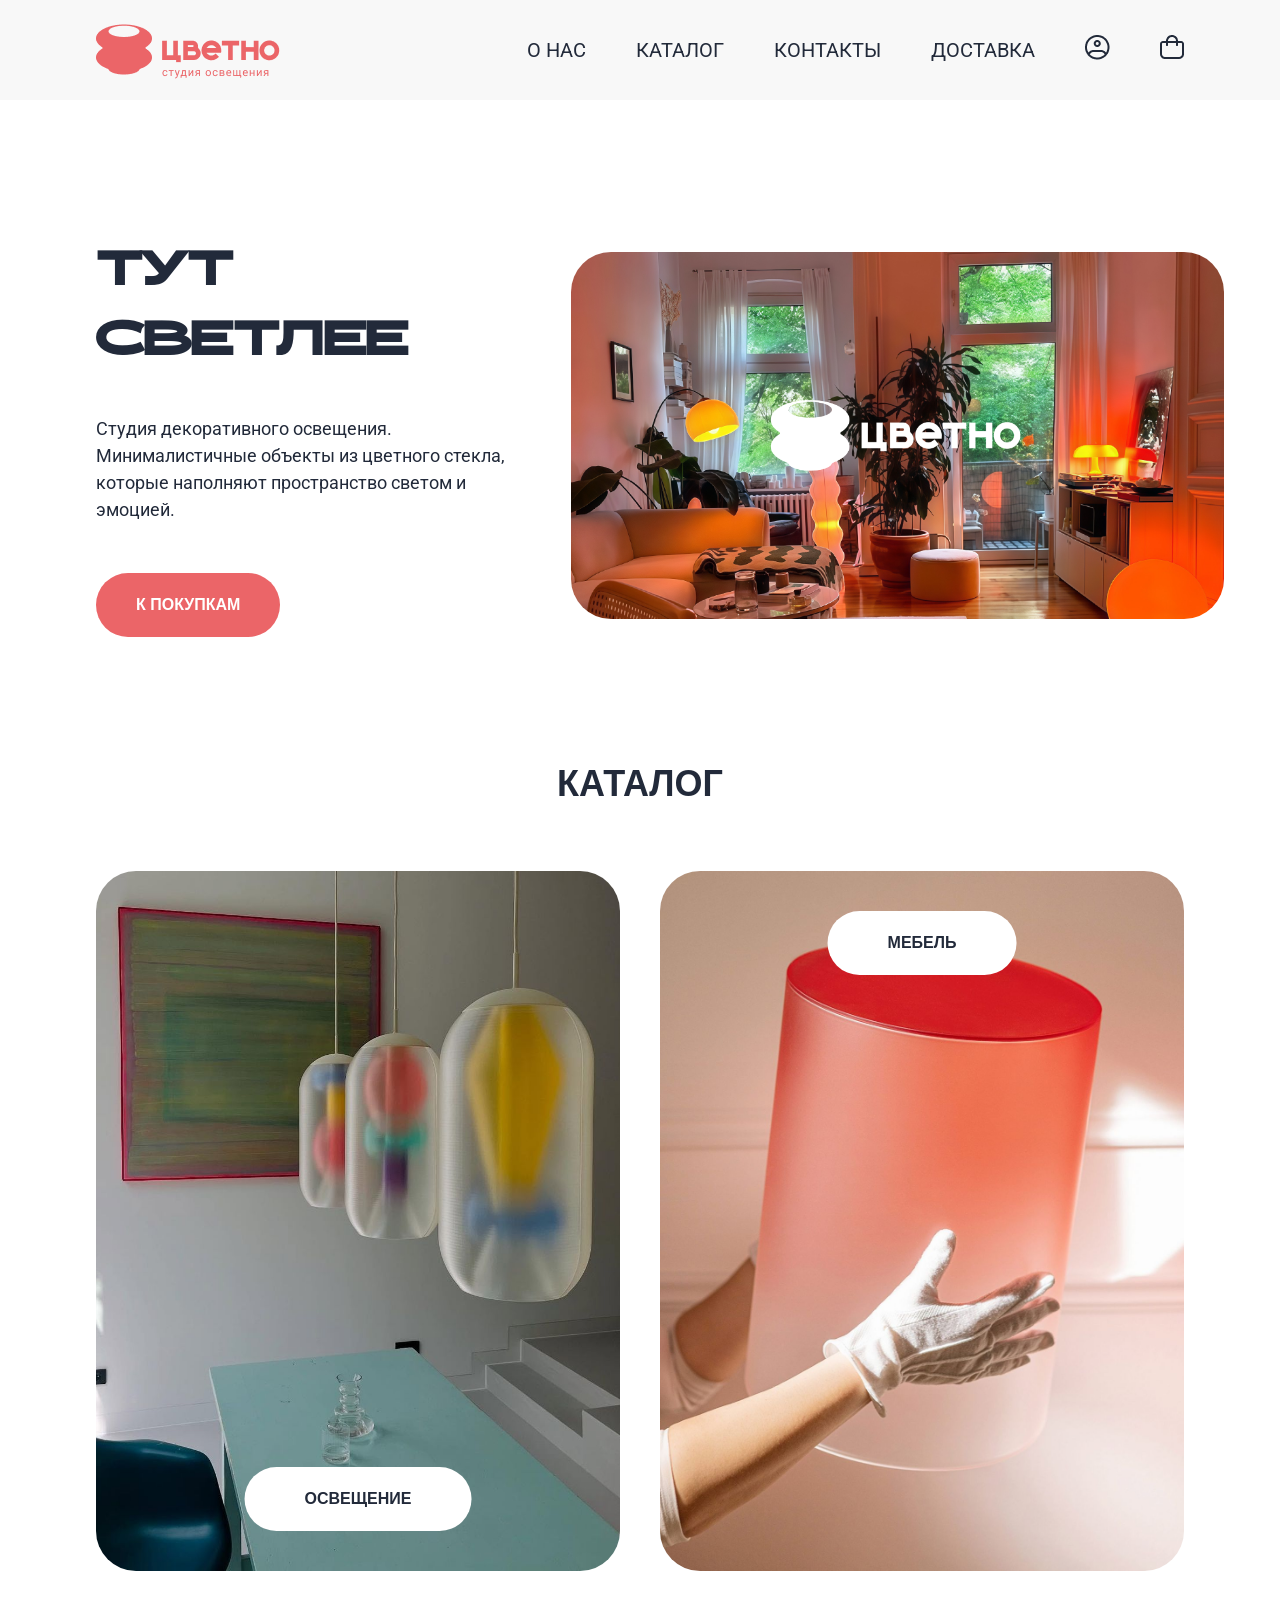
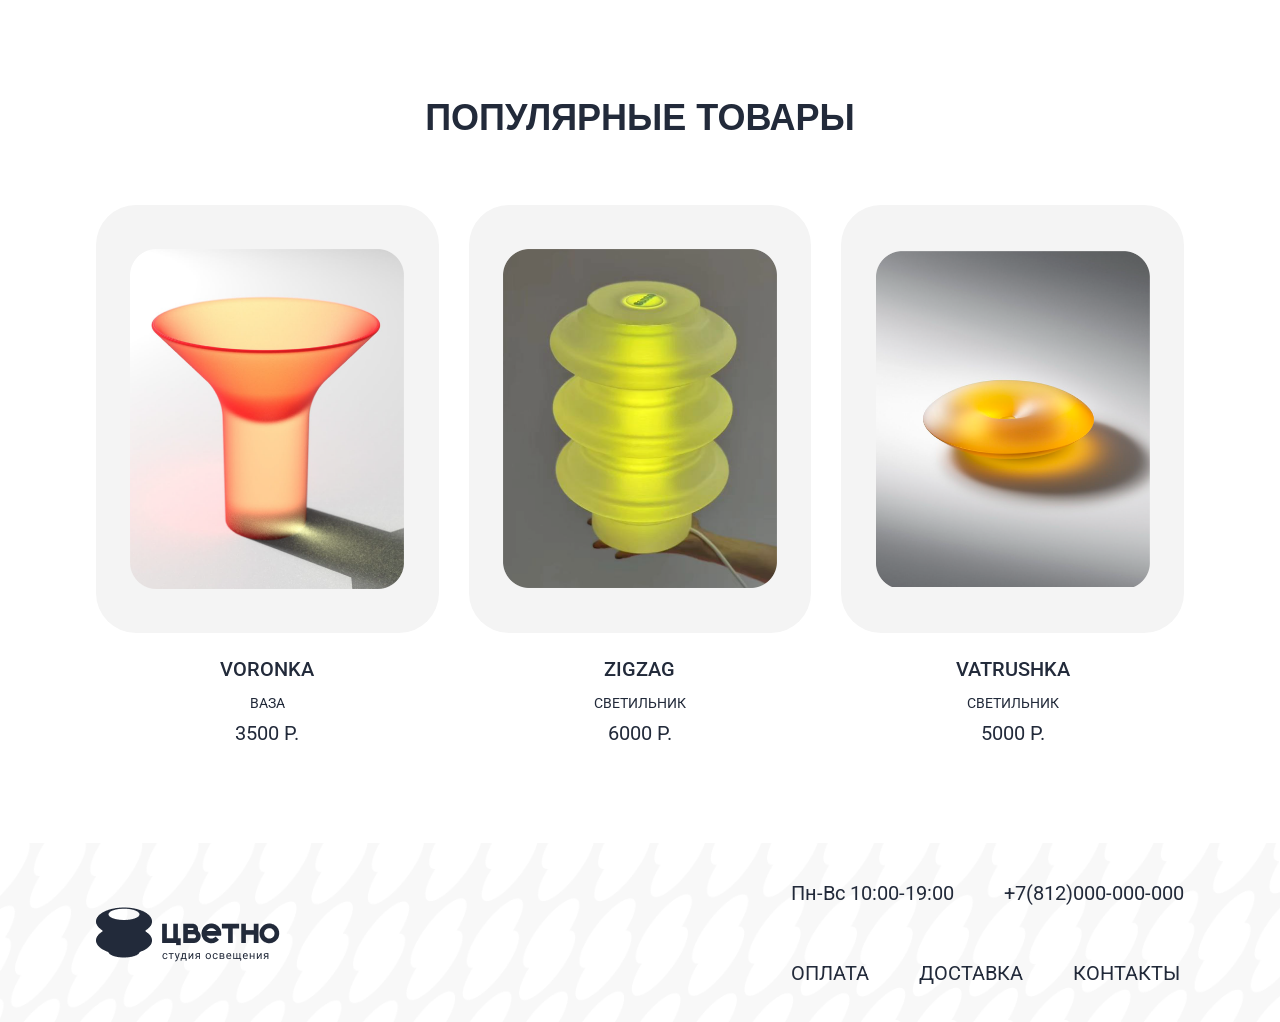
==== index.html @ 67d38095 "Add files via upload" ====
<!doctype html>
<html lang="ru">
  <head>
    <meta charset="UTF-8" />
    <meta name="viewport" content="width=device-width, initial-scale=1.0" />
    <title>Цветно — студия декоративного освещения</title>
    <link rel="preconnect" href="https://fonts.googleapis.com" />
    <link rel="preconnect" href="https://fonts.gstatic.com" crossorigin />
    <link
      href="https://fonts.googleapis.com/css2?family=Roboto:wght@400;500&family=Syncopate:wght@400;700&display=swap"
      rel="stylesheet"
    />
    <link rel="stylesheet" href="style.css" />
  </head>
  <body>
    <header>
      <div class="container">
        <a href="./index.html"
          ><img src="img/лого.png" class="logo" alt="логотип"
        /></a>
        <nav class="navigation">
          <ol>
            <li><a href="#">О НАС</a></li>
            <li><a href="./catalog.html">КАТАЛОГ</a></li>
            <li><a href="#">КОНТАКТЫ</a></li>
            <li><a href="#">ДОСТАВКА</a></li>
            <li>
              <a href="#">
                <img src="img/лк.png" alt="лк" />
              </a>
            </li>
            <li>
              <a href="./cart.html">
                <img src="img/корзина.png" alt="корзина" />
              </a>
            </li>
          </ol>
        </nav>
      </div>
    </header>

    <main>
      <section class="hero">
        <div class="container hero-flex">
          <div class="hero-left">
            <h1>ТУТ<br />СВЕТЛЕЕ</h1>
            <p>
              Студия декоративного освещения. Минималистичные объекты из
              цветного стекла, которые наполняют пространство светом и эмоцией.
            </p>
            <a href="./catalog.html" class="btn">К ПОКУПКАМ</a>
          </div>
          <div class="hero-right">
            <div class="hero-image-wrapper">
              <img
                src="img/fon chroma.png"
                alt="Интерьер с декоративным освещением"
              />
              <img
                src="img/logoWhiteDescriptor.png"
                alt="Цветно"
                class="hero-overlay-logo"
              />
            </div>
          </div>
        </div>
      </section>

      <section class="catalog">
        <div class="container">
          <h2>КАТАЛОГ</h2>
          <div class="catalog-grid">
            <article class="catalog-card">
              <img src="img/lustri.png" alt="Освещение" />
              <a href="./catalog.html" class="btn btn-white btn-bottom">ОСВЕЩЕНИЕ</a>
            </article>
            <article class="catalog-card">
              <img src="img/cilidr.png" alt="Мебель" />
              <a href="./catalog.html" class="btn btn-white btn-top">МЕБЕЛЬ</a>
            </article>
          </div>
        </div>
      </section>

      <section class="products">
        <div class="container">
          <h2>ПОПУЛЯРНЫЕ ТОВАРЫ</h2>
          <div class="products-grid">
            <article class="product-card">
              <div class="product-image-wrapper">
                <img src="img/voronka.png" alt="VORONKA ваза" />
              </div>
              <div class="product-info">
                <strong>VORONKA</strong><br />
                <span>ВАЗА</span><br />
                3500 Р.
              </div>
            </article>
            <article class="product-card">
              <div class="product-image-wrapper">
                <img src="img/zigzag.png" alt="ZIGZAG светильник" />
              </div>
              <div class="product-info">
                <strong>ZIGZAG</strong><br />
                <span>СВЕТИЛЬНИК</span><br />
                6000 Р.
              </div>
            </article>
            <article class="product-card">
              <div class="product-image-wrapper">
                <img src="img/vatruchka.png" alt="VATRUSHKA светильник" />
              </div>
              <div class="product-info">
                <strong>VATRUSHKA</strong><br />
                <span>СВЕТИЛЬНИК</span><br />
                5000 Р.
              </div>
            </article>
          </div>
        </div>
      </section>
    </main>

    <footer>
      <div class="container">
        <img src="img/лого2.png" class="logo" alt="логотип" />
        <div class="contacts2">
          <div class="contacts">
            <p>Пн-Вс 10:00-19:00</p>
            <p>+7(812)000-000-000</p>
          </div>
          <nav class="navigation">
            <ol>
              <li><a href="#">ОПЛАТА</a></li>
              <li><a href="#">ДОСТАВКА</a></li>
              <li><a href="#">КОНТАКТЫ</a></li>
            </ol>
          </nav>
        </div>
      </div>
    </footer>
  </body>
</html>
---- style.css ----
@font-face {
  font-family: "Advaken";
  src: url("./fonts/AdvakenSans.otf");
  font-weight: normal;
  font-style: normal;
}
.hero-left h1 {
  font-family: "Advaken", sans-serif;
}
* {
  margin: 0;
  padding: 0;
  box-sizing: border-box;
  font-size: 20px;
}

:root {
  --accent: #eb6568;
  --text: #222a3a;
  --light-bg: #f8f8f8;
  --card-bg: #f4f4f4;
}

body {
  font-family: "Roboto", sans-serif;
  font-weight: 400;
  color: var(--text);
  background: #ffffff;
  line-height: 1.5;
  -webkit-font-smoothing: antialiased;
  -moz-osx-font-smoothing: grayscale;
}

img {
  display: block;
  max-width: 100%;
}

a {
  text-decoration: none;
  color: inherit;
}

ul {
  list-style: none;
}

.container {
  /* max-width: 1240px; */
  width: 85%;
  margin: 0 auto;
}

h1,
h2,
.btn,
.btn-white,
header .header-logo,
footer img[alt="Цветно"] {
  font-family: "Syncopate", sans-serif;
  font-weight: 700;
  text-transform: uppercase;
}

header {
  background: var(--light-bg);
  height: 100px;
}

.header-flex {
  display: flex;
  justify-content: space-between;
  align-items: center;
  height: 100%;
}

.nav-list {
  display: flex;
  gap: 40px;
}

.nav-list a {
  font-family: "Roboto", sans-serif;
  font-weight: 400;
  font-size: 14px;
  color: var(--text);
  text-transform: uppercase;
  transition: color 0.2s ease;
}

.nav-list a:hover {
  color: var(--accent);
}

.header-icons {
  display: flex;
  align-items: center;
  gap: 20px;
}

.header-icons a {
  display: flex;
  align-items: center;
  justify-content: center;
  transition: opacity 0.2s ease;
}

.header-icons a:hover {
  opacity: 0.6;
}

.btn {
  display: inline-block;
  background: var(--accent);
  color: #ffffff;
  font-family: "Syncopate", sans-serif;
  font-weight: 700;
  font-size: 16px;
  text-transform: uppercase;
  border-radius: 40px;
  padding: 20px 40px;
  border: none;
  cursor: pointer;
  transition:
    background 0.2s ease,
    transform 0.2s ease;
}

.btn:hover {
  background: #d94f52;
  transform: translateY(-2px);
}

.btn-white {
  background: #ffffff;
  color: var(--text);
  padding: 20px 60px;
}

.btn-white:hover {
  background: var(--accent);
  color: #ffffff;
}

.catalog-card .btn-bottom:hover {
  transform: translateX(-50%) translateY(2px);
}

.catalog-card .btn-top:hover {
  transform: translateX(-50%) translateY(-2px);
}

.hero {
  padding-top: 80px;
}

.hero-flex {
  display: flex;
  gap: 40px;
  align-items: center;
  justify-content: space-between;
}

.hero-left {
  flex: 0 0 40%;
}

.hero-left h1 {
  font-size: 64px;
  line-height: 1.1;
  color: var(--text);
}

.hero-left p {
  margin-top: 40px;
  font-size: 18px;
  line-height: 1.5;
  color: var(--text);
  font-weight: 400;
}

.hero-left .btn {
  margin-top: 50px;
}

.hero-right {
  flex: 0 0 60%;
}

.hero-image-wrapper {
  position: relative;
  width: 100%;
  border-radius: 40px;
  overflow: hidden;
}

.hero-image-wrapper > img:first-child {
  width: 100%;
  display: block;
}

.hero-overlay-logo {
  position: absolute;
  top: 50%;
  left: 50%;
  transform: translate(-50%, -50%);
  width: 300px;
}

.catalog {
  padding-top: 120px;
}

.catalog h2 {
  text-align: center;
  font-size: 36px;
  margin-bottom: 60px;
  color: var(--text);
}

.catalog-grid {
  display: grid;
  grid-template-columns: 1fr 1fr;
  gap: 40px;
}

.catalog-card {
  position: relative;
  border-radius: 40px;
  overflow: hidden;
}

.catalog-card > img {
  width: 100%;
  height: 700px;
  object-fit: cover;
  display: block;
}

.catalog-card .btn-bottom {
  position: absolute;
  bottom: 40px;
  left: 50%;
  transform: translateX(-50%);
  white-space: nowrap;
}

.catalog-card .btn-top {
  position: absolute;
  top: 40px;
  left: 50%;
  transform: translateX(-50%);
  white-space: nowrap;
}

.products {
  padding-top: 120px;
}

.products h2 {
  text-align: center;
  font-size: 36px;
  margin-bottom: 60px;
  color: var(--text);
}

.products-grid {
  display: grid;
  grid-template-columns: repeat(3, 1fr);
  gap: 30px;
}

.product-card {
  text-align: center;
}

.product-image-wrapper {
  background: var(--card-bg);
  border-radius: 40px;
  overflow: hidden;
  aspect-ratio: 4 / 5;
  display: flex;
  align-items: center;
  justify-content: center;
}

.product-image-wrapper img {
  width: 80%;
  object-fit: contain;
}

.product-info {
  margin-top: 20px;
  font-family: "Roboto", sans-serif;
  font-weight: 400;
  color: var(--text);
  line-height: 1.6;
}

.product-info strong {
  font-weight: 500;
}

.product-info span {
  font-size: 14px;
}

footer {
  margin-top: 120px;
  background-image: url("img/mapUnder.png");
  background-size: cover;
  background-position: center;
  padding: 80px 0;
}

.footer-flex {
  display: flex;
  justify-content: space-between;
  align-items: center;
}

.footer-grid {
  display: grid;
  grid-template-columns: 1fr 1fr;
  gap: 20px 60px;
  font-family: "Roboto", sans-serif;
  font-size: 16px;
  color: var(--text);
}

.footer-links {
  display: flex;
  gap: 30px;
}

@media (max-width: 900px) {
  .header-flex {
    flex-wrap: wrap;
    gap: 16px;
    justify-content: center;
  }

  .nav-list {
    gap: 20px;
  }

  .hero-flex {
    flex-direction: column;
    text-align: center;
  }

  .hero-left,
  .hero-right {
    flex: 1 1 auto;
  }

  .hero-left h1 {
    font-size: 44px;
  }

  .hero-overlay-logo {
    width: 200px;
  }

  .catalog-grid {
    grid-template-columns: 1fr;
  }

  .catalog-card > img {
    height: 500px;
  }

  .products-grid {
    grid-template-columns: repeat(2, 1fr);
  }

  .footer-flex {
    flex-direction: column;
    gap: 30px;
    text-align: center;
  }

  .footer-grid {
    gap: 15px 40px;
  }
}

@media (max-width: 600px) {
  header {
    height: auto;
    padding: 20px 0;
  }

  .nav-list {
    flex-wrap: wrap;
    justify-content: center;
    gap: 16px;
  }

  .nav-list a {
    font-size: 12px;
  }

  .hero {
    padding-top: 40px;
  }

  .hero-left h1 {
    font-size: 32px;
  }

  .hero-left p {
    font-size: 16px;
    margin-top: 20px;
  }

  .hero-left .btn {
    margin-top: 30px;
  }

  .hero-overlay-logo {
    width: 140px;
  }

  .catalog {
    padding-top: 60px;
  }

  .catalog h2,
  .products h2 {
    font-size: 26px;
    margin-bottom: 30px;
  }

  .catalog-card > img {
    height: 350px;
  }

  .catalog-grid {
    gap: 20px;
  }

  .products {
    padding-top: 60px;
  }

  .products-grid {
    grid-template-columns: 1fr 1fr;
    gap: 20px;
  }

  .btn {
    font-size: 14px;
    padding: 16px 30px;
  }

  .btn-white {
    padding: 16px 40px;
  }

  .footer-grid {
    grid-template-columns: 1fr;
    gap: 10px;
  }

  .footer-links {
    justify-content: center;
  }
}

/*================================*/
header {
  background-color: #f8f8f8;
  padding: 20px 0;
  margin: 0 0 54px 0;
}

header .container {
  display: flex;
  justify-content: space-between;
  flex-wrap: wrap;
  align-items: center;
}

.navigation ol {
  list-style-type: none;
  display: flex;
  gap: 50px;
  flex-wrap: wrap;
}

@media (max-width: 1024px) {
  .container .logo {
    width: 20vw;
  }
  header .container {
    gap: 15px;
  }

  .navigation ol {
    gap: 35px;
    justify-content: center;
    margin-top: 1vw;
  }

  .navigation ol li a {
    font-size: 18px;
  }
}

@media (max-width: 870px) {
  header .container {
    gap: 12px;
    justify-content: center;
  }
}

@media (max-width: 768px) {
  header {
    padding: 15px 0;
    margin-bottom: 35px;
  }

  .navigation ol {
    gap: 25px;
  }

  .navigation ol li a {
    font-size: 16px;
  }

  .navigation ol li:last-child,
  .navigation ol li:nth-last-child(2) {
    margin-left: 5px;
  }
}

@media (max-width: 576px) {
  header {
    padding: 12px 0;
    margin-bottom: 25px;
  }

  .navigation ol {
    gap: 20px;
    justify-content: center;
  }

  .navigation ol li a {
    font-size: 2.9vw;
  }
  .navigation ol li a img {
    width: 4.2vw;
    height: 4.2vw;
  }
  .container .logo {
    width: 30vw;
  }
}
footer {
  padding: 20px 0;
  background-image: url("./img/footer-img.png");
  height: 179px;
  display: flex;
  margin-top: 94px;
}

footer .container {
  display: flex;
  justify-content: space-between;
  flex-wrap: wrap;
  align-items: center;
}

.contacts {
  display: flex;
  gap: 50px;
}

.contacts2 {
  display: flex;
  flex-direction: column;
  gap: 50px;
}

@media (max-width: 1024px) {
  footer {
    height: auto;
    min-height: 179px;
    margin-top: 60px;
  }

  footer .container {
    gap: 30px;
    text-align: center;
  }

  .contacts2 {
    align-items: center;
    gap: 25px;
  }

  .contacts {
    gap: 40px;
  }
}

@media (max-width: 768px) {
  footer {
    margin-top: 50px;
    padding: 25px 0;
  }

  footer .container {
    justify-content: center;
    flex-direction: column;
  }

  .contacts2 {
    gap: 20px;
  }

  .contacts {
    gap: 30px;
    flex-wrap: wrap;
    justify-content: center;
  }

  .contacts p {
    font-size: 16px;
  }

  .navigation ol {
    gap: 30px;
    justify-content: center;
  }
}

@media (max-width: 576px) {
  footer {
    margin-top: 40px;
    padding: 20px 0;
  }

  footer .container {
    gap: 20px;
  }

  .contacts2 {
    gap: 18px;
  }

  .contacts {
    gap: 20px;
    flex-direction: column;
    align-items: center;
  }

  .contacts p {
    font-size: 13px;
  }

  .navigation ol {
    gap: 4.3vw;
  }
}

@media (max-width: 480px) {
  footer {
    margin-top: 30px;
    padding: 18px 0;
  }

  .contacts {
    gap: 15px;
    flex-direction: column;
    align-items: center;
  }
}
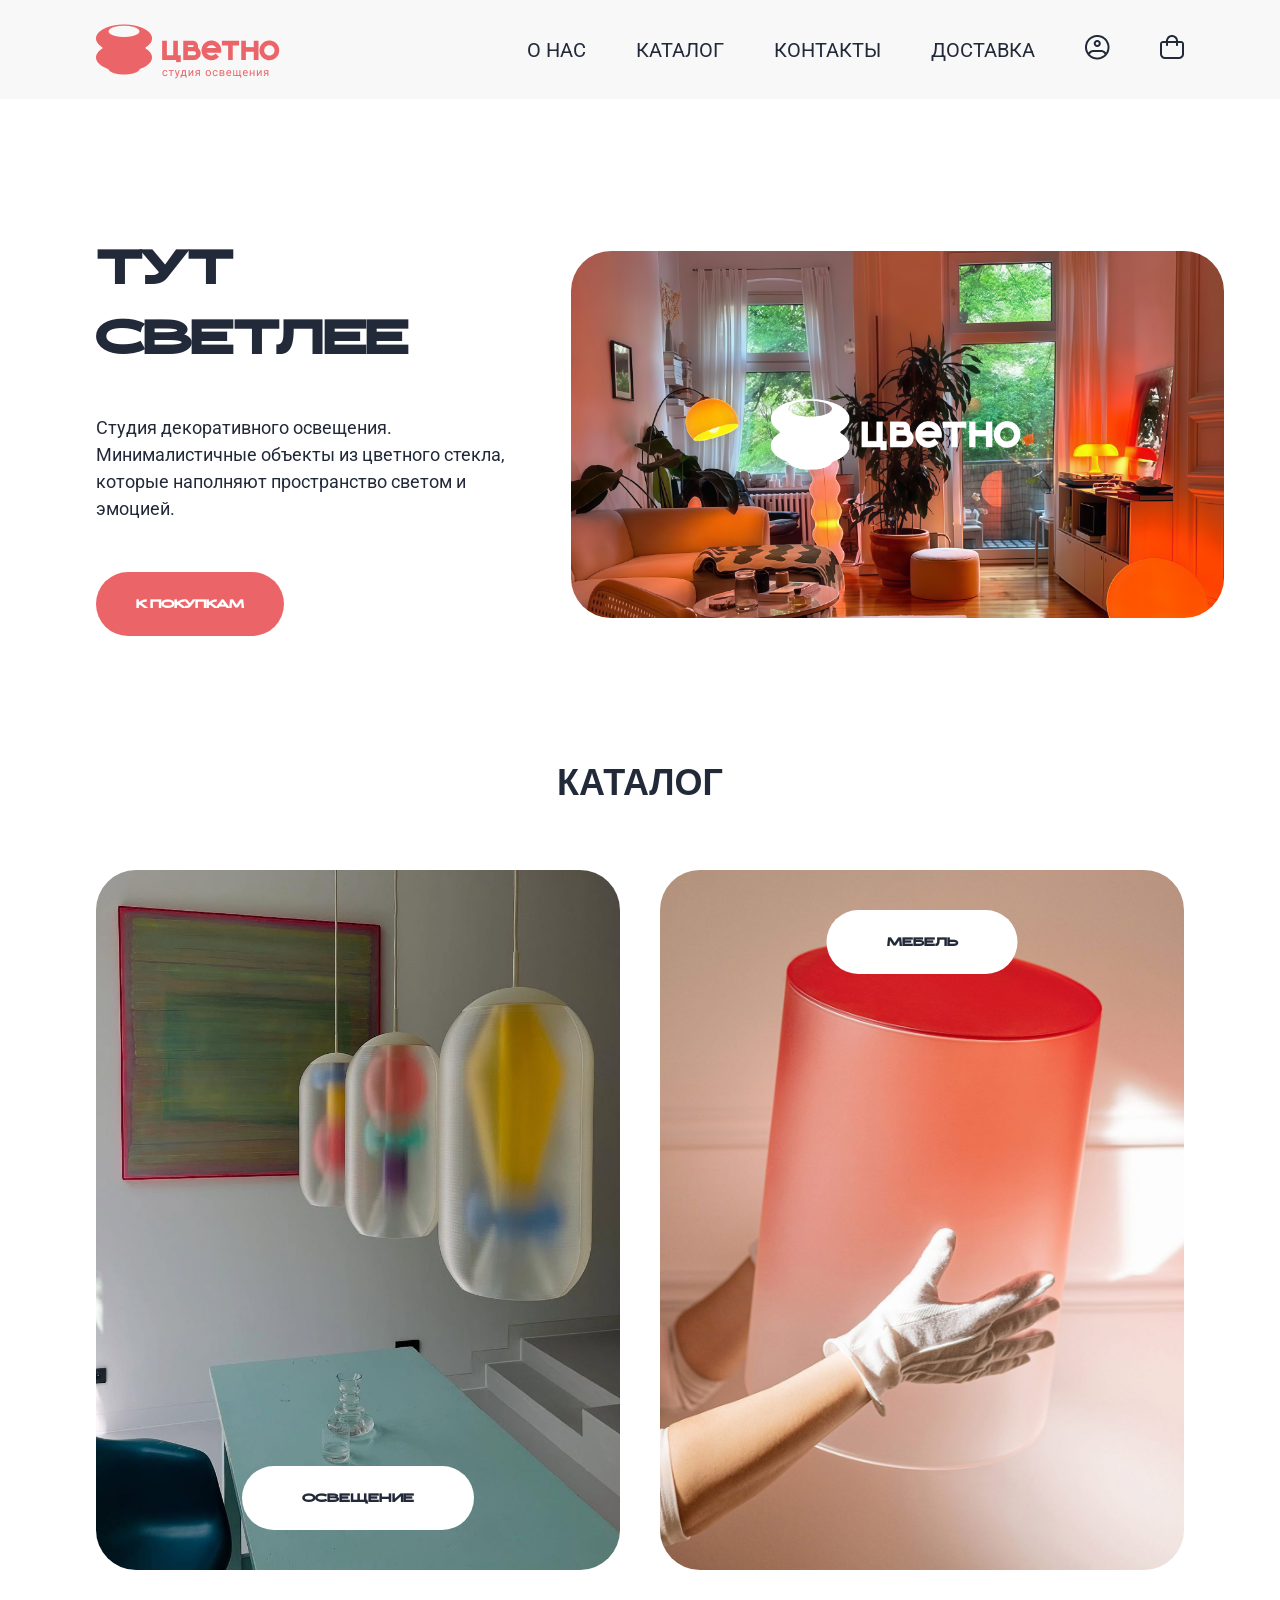
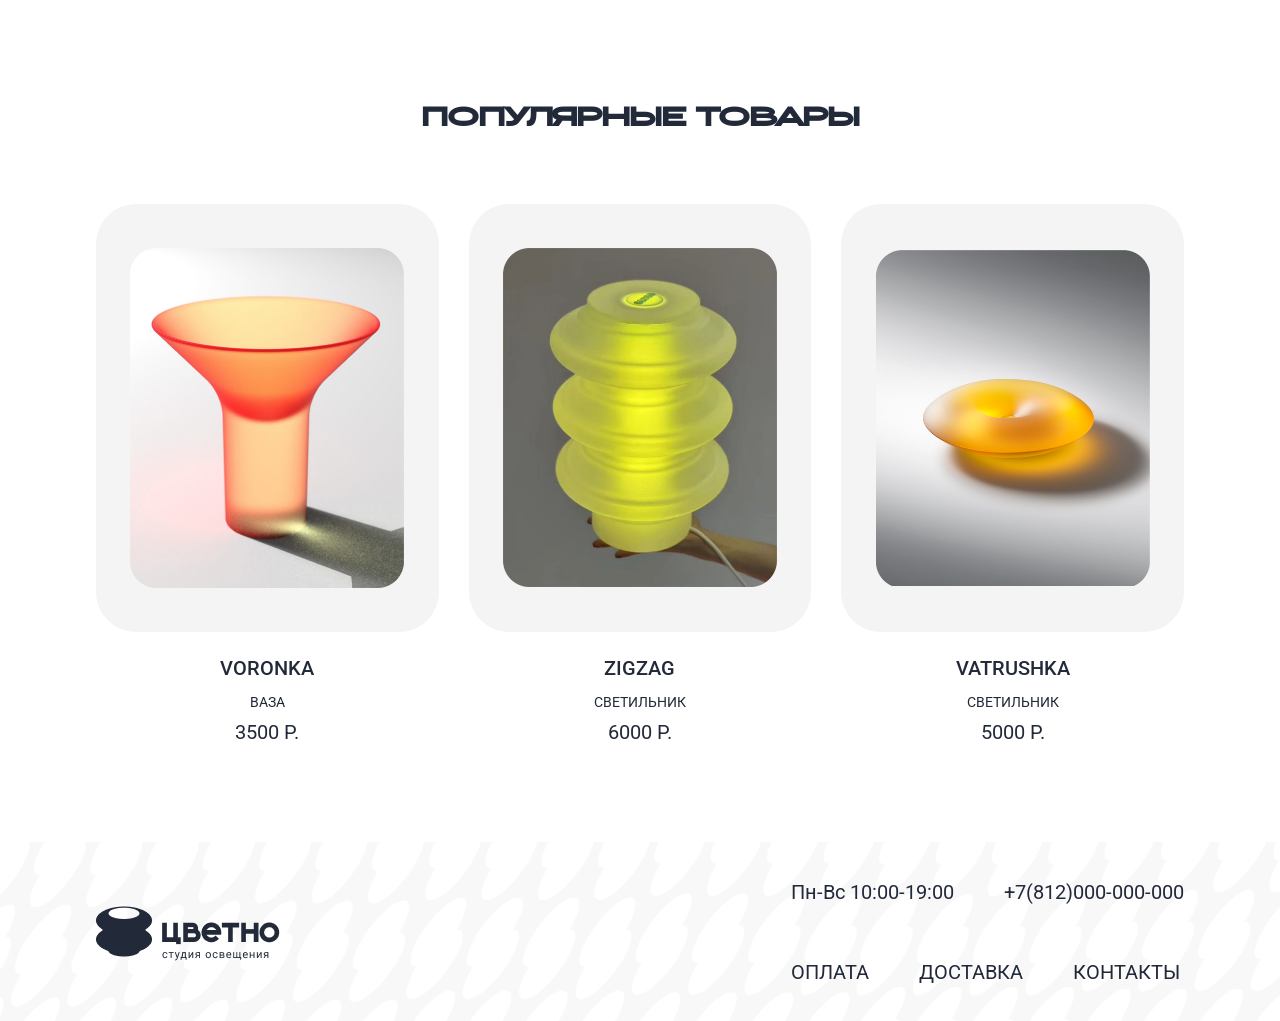
==== commit fe737cef: "Add files via upload" ====
--- a/index.html
+++ b/index.html
@@ -24,16 +24,16 @@
             <li><a href="./catalog.html">КАТАЛОГ</a></li>
             <li><a href="#">КОНТАКТЫ</a></li>
             <li><a href="#">ДОСТАВКА</a></li>
-            <li>
+            <!-- <li> -->
               <a href="#">
                 <img src="img/лк.png" alt="лк" />
               </a>
-            </li>
-            <li>
+            <!-- </li> -->
+            <!-- <li> -->
               <a href="./cart.html">
                 <img src="img/корзина.png" alt="корзина" />
               </a>
-            </li>
+            <!-- </li> -->
           </ol>
         </nav>
       </div>
@@ -72,7 +72,9 @@
           <div class="catalog-grid">
             <article class="catalog-card">
               <img src="img/lustri.png" alt="Освещение" />
-              <a href="./catalog.html" class="btn btn-white btn-bottom">ОСВЕЩЕНИЕ</a>
+              <a href="./catalog.html" class="btn btn-white btn-bottom"
+                >ОСВЕЩЕНИЕ</a
+              >
             </article>
             <article class="catalog-card">
               <img src="img/cilidr.png" alt="Мебель" />
@@ -90,31 +92,37 @@
               <div class="product-image-wrapper">
                 <img src="img/voronka.png" alt="VORONKA ваза" />
               </div>
-              <div class="product-info">
-                <strong>VORONKA</strong><br />
-                <span>ВАЗА</span><br />
-                3500 Р.
-              </div>
+              <a class="href-block" href="./detailPage.html">
+                <div class="product-info">
+                  <strong>VORONKA</strong><br />
+                  <span>ВАЗА</span><br />
+                  3500 Р.
+                </div>
+              </a>
             </article>
             <article class="product-card">
               <div class="product-image-wrapper">
                 <img src="img/zigzag.png" alt="ZIGZAG светильник" />
               </div>
-              <div class="product-info">
-                <strong>ZIGZAG</strong><br />
-                <span>СВЕТИЛЬНИК</span><br />
-                6000 Р.
-              </div>
+              <a class="href-block" href="./detailPage.html">
+                <div class="product-info">
+                  <strong>ZIGZAG</strong><br />
+                  <span>СВЕТИЛЬНИК</span><br />
+                  6000 Р.
+                </div>
+              </a>
             </article>
             <article class="product-card">
               <div class="product-image-wrapper">
                 <img src="img/vatruchka.png" alt="VATRUSHKA светильник" />
               </div>
-              <div class="product-info">
-                <strong>VATRUSHKA</strong><br />
-                <span>СВЕТИЛЬНИК</span><br />
-                5000 Р.
-              </div>
+              <a class="href-block" href="./detailPage.html">
+                <div class="product-info">
+                  <strong>VATRUSHKA</strong><br />
+                  <span>СВЕТИЛЬНИК</span><br />
+                  5000 Р.
+                </div>
+              </a>
             </article>
           </div>
         </div>
--- a/style.css
+++ b/style.css
@@ -64,7 +64,7 @@
 
 header {
   background: var(--light-bg);
-  height: 100px;
+  /* height: 100px; */
 }
 
 .header-flex {
@@ -181,6 +181,7 @@
 
 .hero-left .btn {
   margin-top: 50px;
+  font-family: "Advaken", sans-serif;
 }
 
 .hero-right {
@@ -243,6 +244,7 @@
   left: 50%;
   transform: translateX(-50%);
   white-space: nowrap;
+  font-family: "Advaken", sans-serif;
 }
 
 .catalog-card .btn-top {
@@ -251,6 +253,7 @@
   left: 50%;
   transform: translateX(-50%);
   white-space: nowrap;
+  font-family: "Advaken", sans-serif;
 }
 
 .products {
@@ -262,6 +265,7 @@
   font-size: 36px;
   margin-bottom: 60px;
   color: var(--text);
+  font-family: "Advaken", sans-serif;
 }
 
 .products-grid {
@@ -332,7 +336,12 @@
   display: flex;
   gap: 30px;
 }
-
+.href-block {
+  transition: color 0.2s ease;
+}
+.href-block:hover .product-info {
+  color: #d94f52;
+}
 @media (max-width: 900px) {
   .header-flex {
     flex-wrap: wrap;
@@ -677,3 +686,9 @@
     align-items: center;
   }
 }
+
+@media (max-width: 480px) {
+  ol a img {
+    height: 5.8vw;
+  }
+}
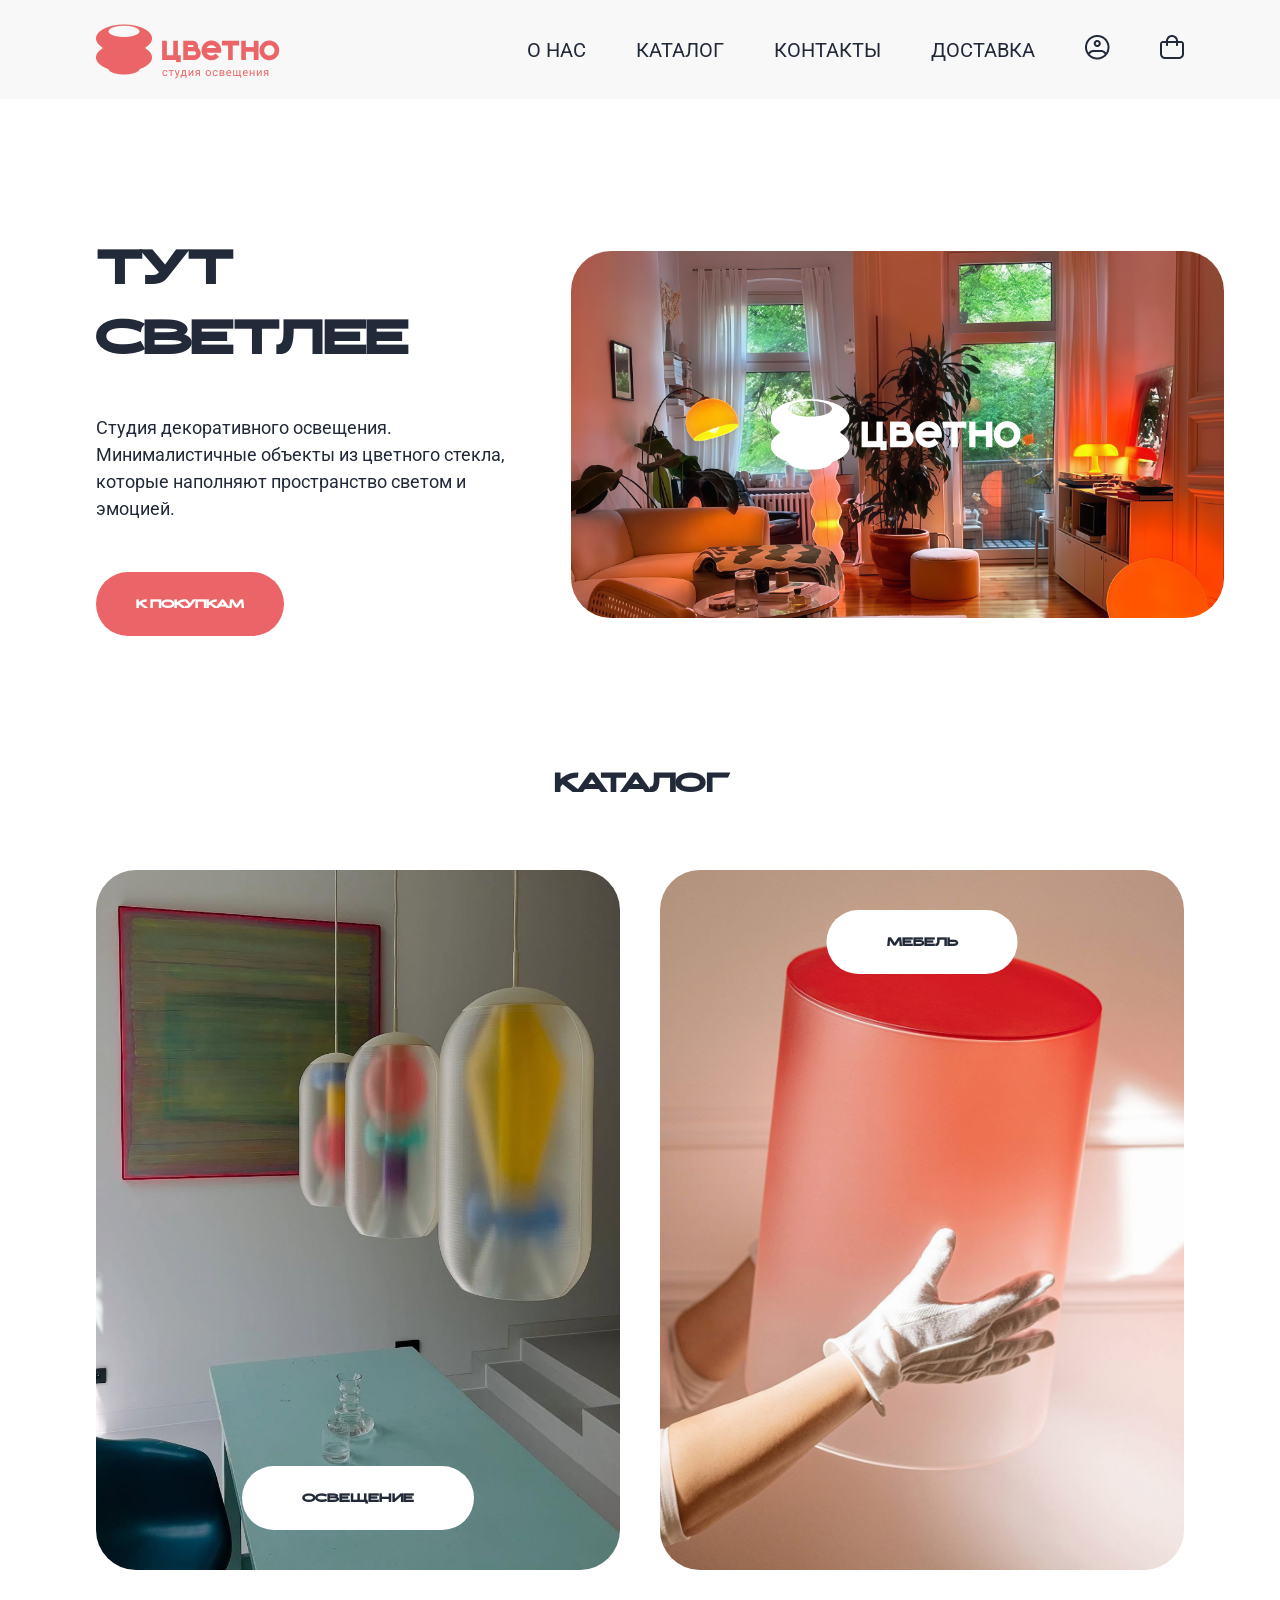
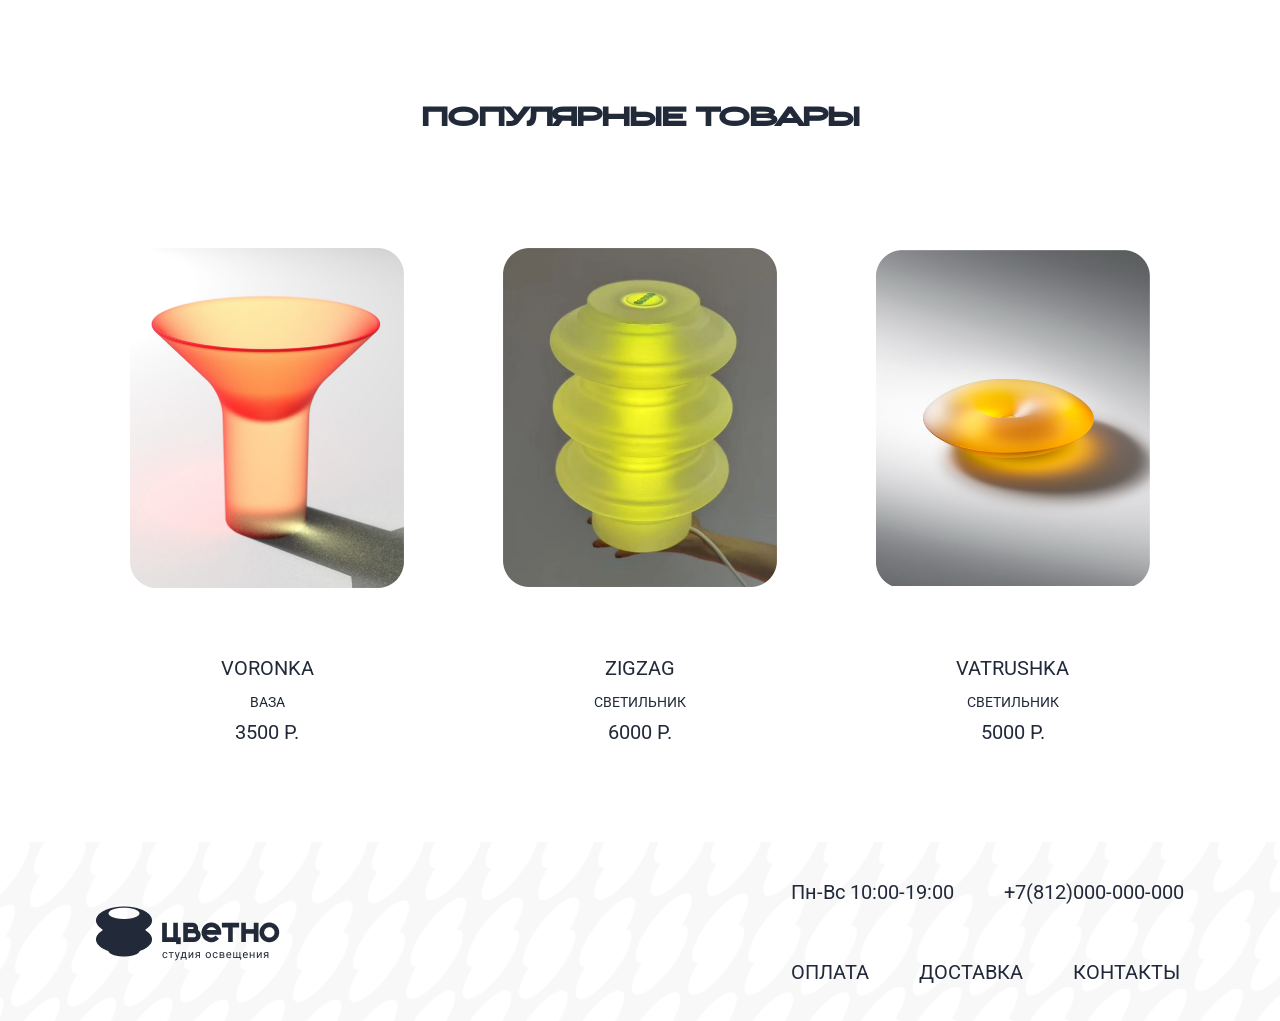
==== commit fb119e7c: "Мелкие правки" ====
--- a/index.html
+++ b/index.html
@@ -94,7 +94,7 @@
               </div>
               <a class="href-block" href="./detailPage.html">
                 <div class="product-info">
-                  <strong>VORONKA</strong><br />
+                  VORONKA<br />
                   <span>ВАЗА</span><br />
                   3500 Р.
                 </div>
@@ -106,7 +106,7 @@
               </div>
               <a class="href-block" href="./detailPage.html">
                 <div class="product-info">
-                  <strong>ZIGZAG</strong><br />
+                  ZIGZAG<br />
                   <span>СВЕТИЛЬНИК</span><br />
                   6000 Р.
                 </div>
@@ -118,7 +118,7 @@
               </div>
               <a class="href-block" href="./detailPage.html">
                 <div class="product-info">
-                  <strong>VATRUSHKA</strong><br />
+                  VATRUSHKA<br />
                   <span>СВЕТИЛЬНИК</span><br />
                   5000 Р.
                 </div>
--- a/style.css
+++ b/style.css
@@ -217,6 +217,7 @@
   font-size: 36px;
   margin-bottom: 60px;
   color: var(--text);
+  font-family: "Advaken", sans-serif;
 }
 
 .catalog-grid {
@@ -279,7 +280,7 @@
 }
 
 .product-image-wrapper {
-  background: var(--card-bg);
+  /* background: var(--card-bg); */
   border-radius: 40px;
   overflow: hidden;
   aspect-ratio: 4 / 5;
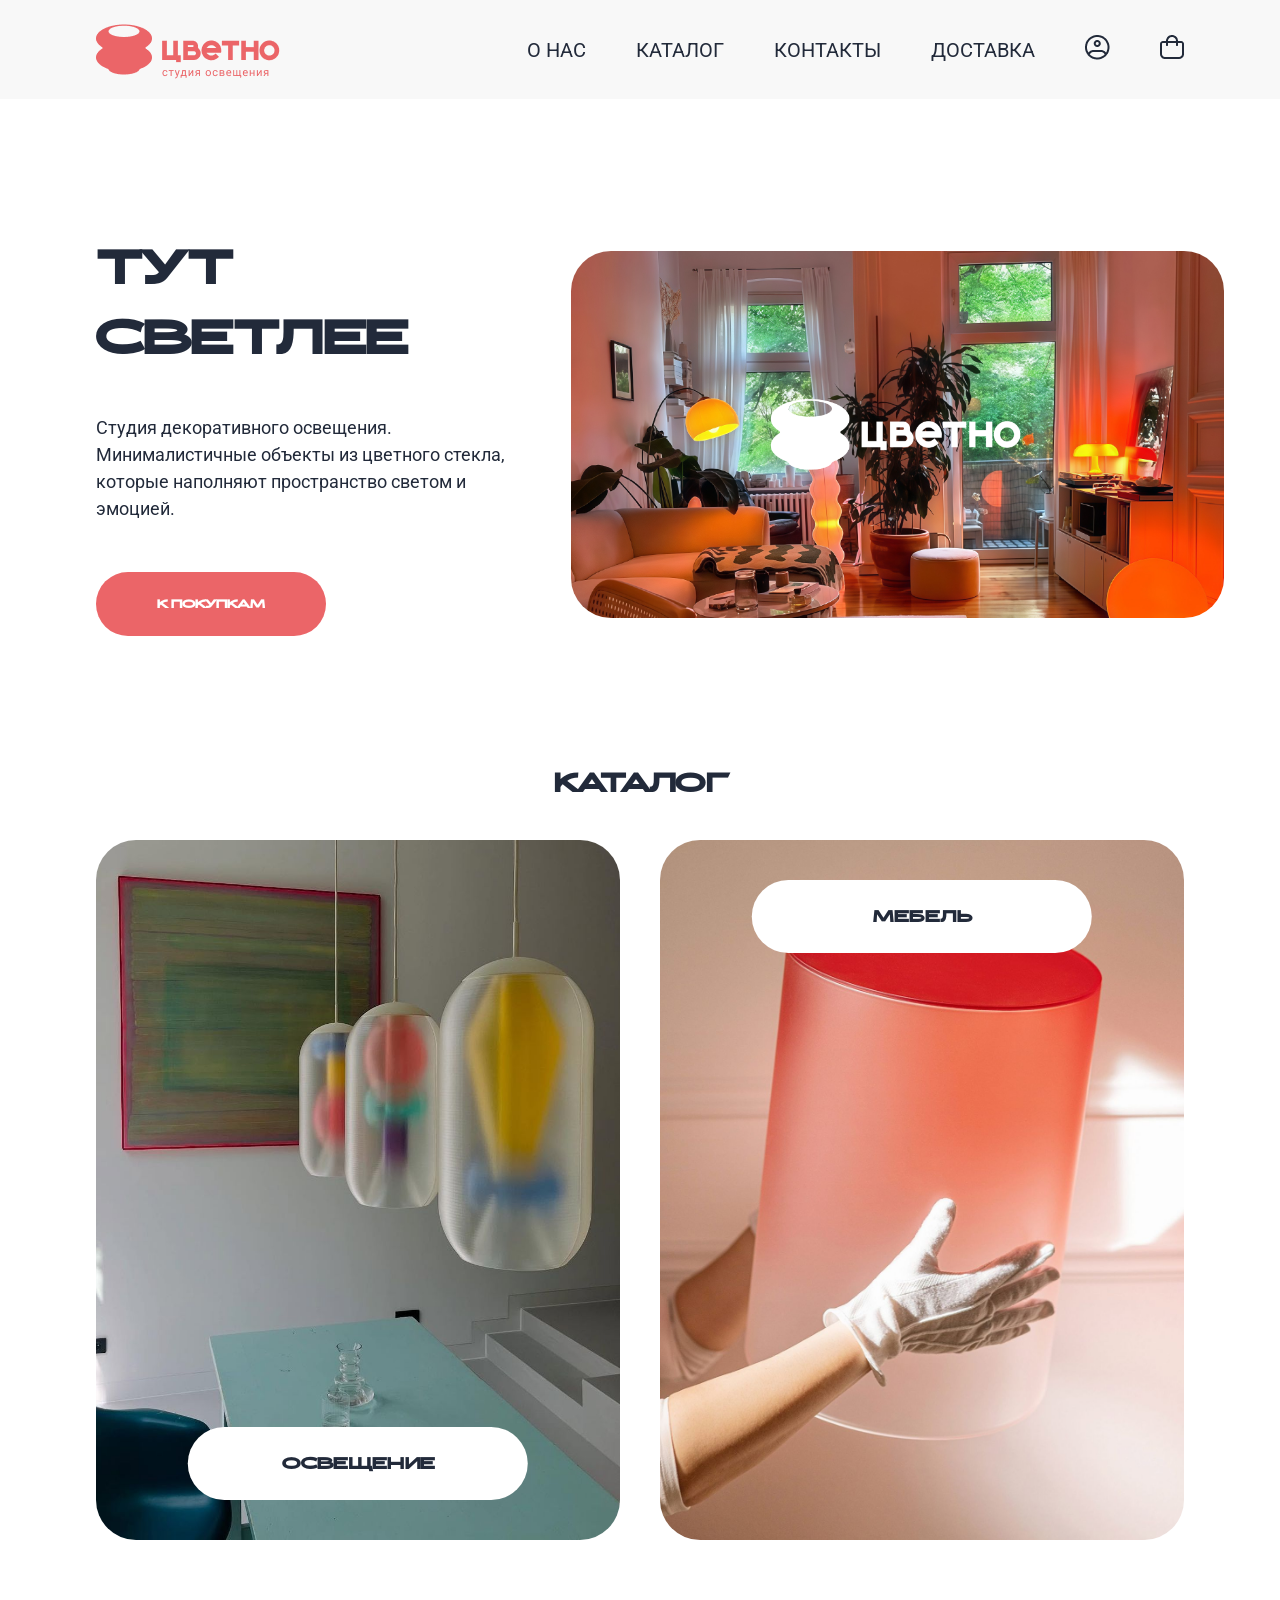
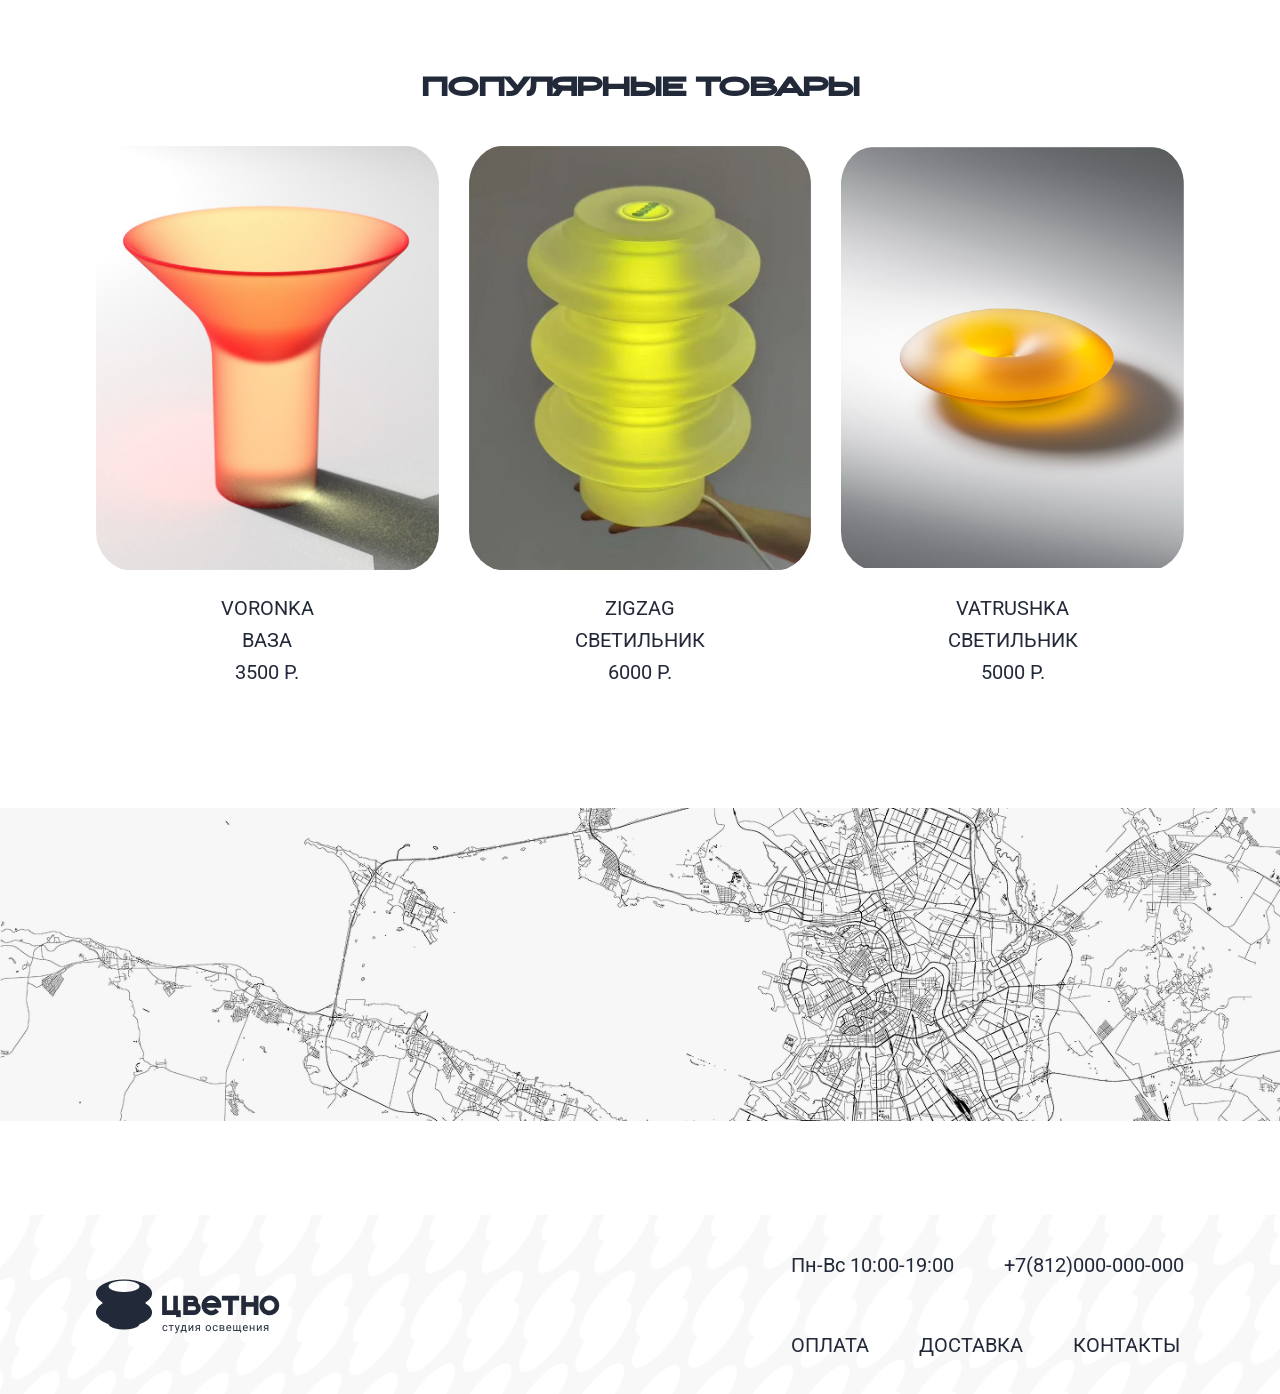
==== commit bc5a6faf: "Доработала карту и кнопки по макету" ====
--- a/index.html
+++ b/index.html
@@ -25,14 +25,14 @@
             <li><a href="#">КОНТАКТЫ</a></li>
             <li><a href="#">ДОСТАВКА</a></li>
             <!-- <li> -->
-              <a href="#">
-                <img src="img/лк.png" alt="лк" />
-              </a>
+            <a href="#">
+              <img src="img/лк.png" alt="лк" />
+            </a>
             <!-- </li> -->
             <!-- <li> -->
-              <a href="./cart.html">
-                <img src="img/корзина.png" alt="корзина" />
-              </a>
+            <a href="./cart.html">
+              <img src="img/корзина.png" alt="корзина" />
+            </a>
             <!-- </li> -->
           </ol>
         </nav>
@@ -112,7 +112,7 @@
                 </div>
               </a>
             </article>
-            <article class="product-card">
+            <article class="product-card desktop">
               <div class="product-image-wrapper">
                 <img src="img/vatruchka.png" alt="VATRUSHKA светильник" />
               </div>
@@ -125,6 +125,11 @@
               </a>
             </article>
           </div>
+        </div>
+      </section>
+      <section class="map-section">
+        <div class="map-wrapper">
+          <img src="img/карта.png" alt="Карта проезда" class="map-image" />
         </div>
       </section>
     </main>
--- a/style.css
+++ b/style.css
@@ -135,6 +135,12 @@
   background: #ffffff;
   color: var(--text);
   padding: 20px 60px;
+  width: 26.6vw;
+  display: flex;
+  align-items: center;
+  justify-content: center;
+  letter-spacing: 7%;
+  font-size: 22px;
 }
 
 .btn-white:hover {
@@ -182,6 +188,11 @@
 .hero-left .btn {
   margin-top: 50px;
   font-family: "Advaken", sans-serif;
+  width: 18vw;
+  letter-spacing: 7%;
+  display: flex;
+  align-items: center;
+  justify-content: center;
 }
 
 .hero-right {
@@ -215,9 +226,10 @@
 .catalog h2 {
   text-align: center;
   font-size: 36px;
-  margin-bottom: 60px;
+  margin-bottom: 30px;
   color: var(--text);
   font-family: "Advaken", sans-serif;
+  letter-spacing: 7%;
 }
 
 .catalog-grid {
@@ -264,9 +276,10 @@
 .products h2 {
   text-align: center;
   font-size: 36px;
-  margin-bottom: 60px;
+  margin-bottom: 30px;
   color: var(--text);
   font-family: "Advaken", sans-serif;
+  letter-spacing: 7%;
 }
 
 .products-grid {
@@ -290,7 +303,7 @@
 }
 
 .product-image-wrapper img {
-  width: 80%;
+  /* width: 80%; */
   object-fit: contain;
 }
 
@@ -307,7 +320,7 @@
 }
 
 .product-info span {
-  font-size: 14px;
+  /* font-size: 14px; */
 }
 
 footer {
@@ -344,6 +357,9 @@
   color: #d94f52;
 }
 @media (max-width: 900px) {
+  .product-card.desktop {
+    display: none;
+  }
   .header-flex {
     flex-wrap: wrap;
     gap: 16px;
@@ -692,4 +708,35 @@
   ol a img {
     height: 5.8vw;
   }
+}
+/* Секция с картой */
+.map-section {
+  margin-top: 120px;
+  width: 100%;
+  overflow: hidden;
+}
+
+.map-wrapper {
+  width: 100%;
+  position: relative;
+}
+
+.map-image {
+  width: 100%;
+  height: auto;
+  display: block;
+  object-fit: cover;
+}
+
+/* Адаптив для карты */
+@media (max-width: 768px) {
+  .map-image {
+    height: 40vw;
+  }
+}
+
+@media (max-width: 600px) {
+  .map-image {
+    height: 65vw;
+  }
 }
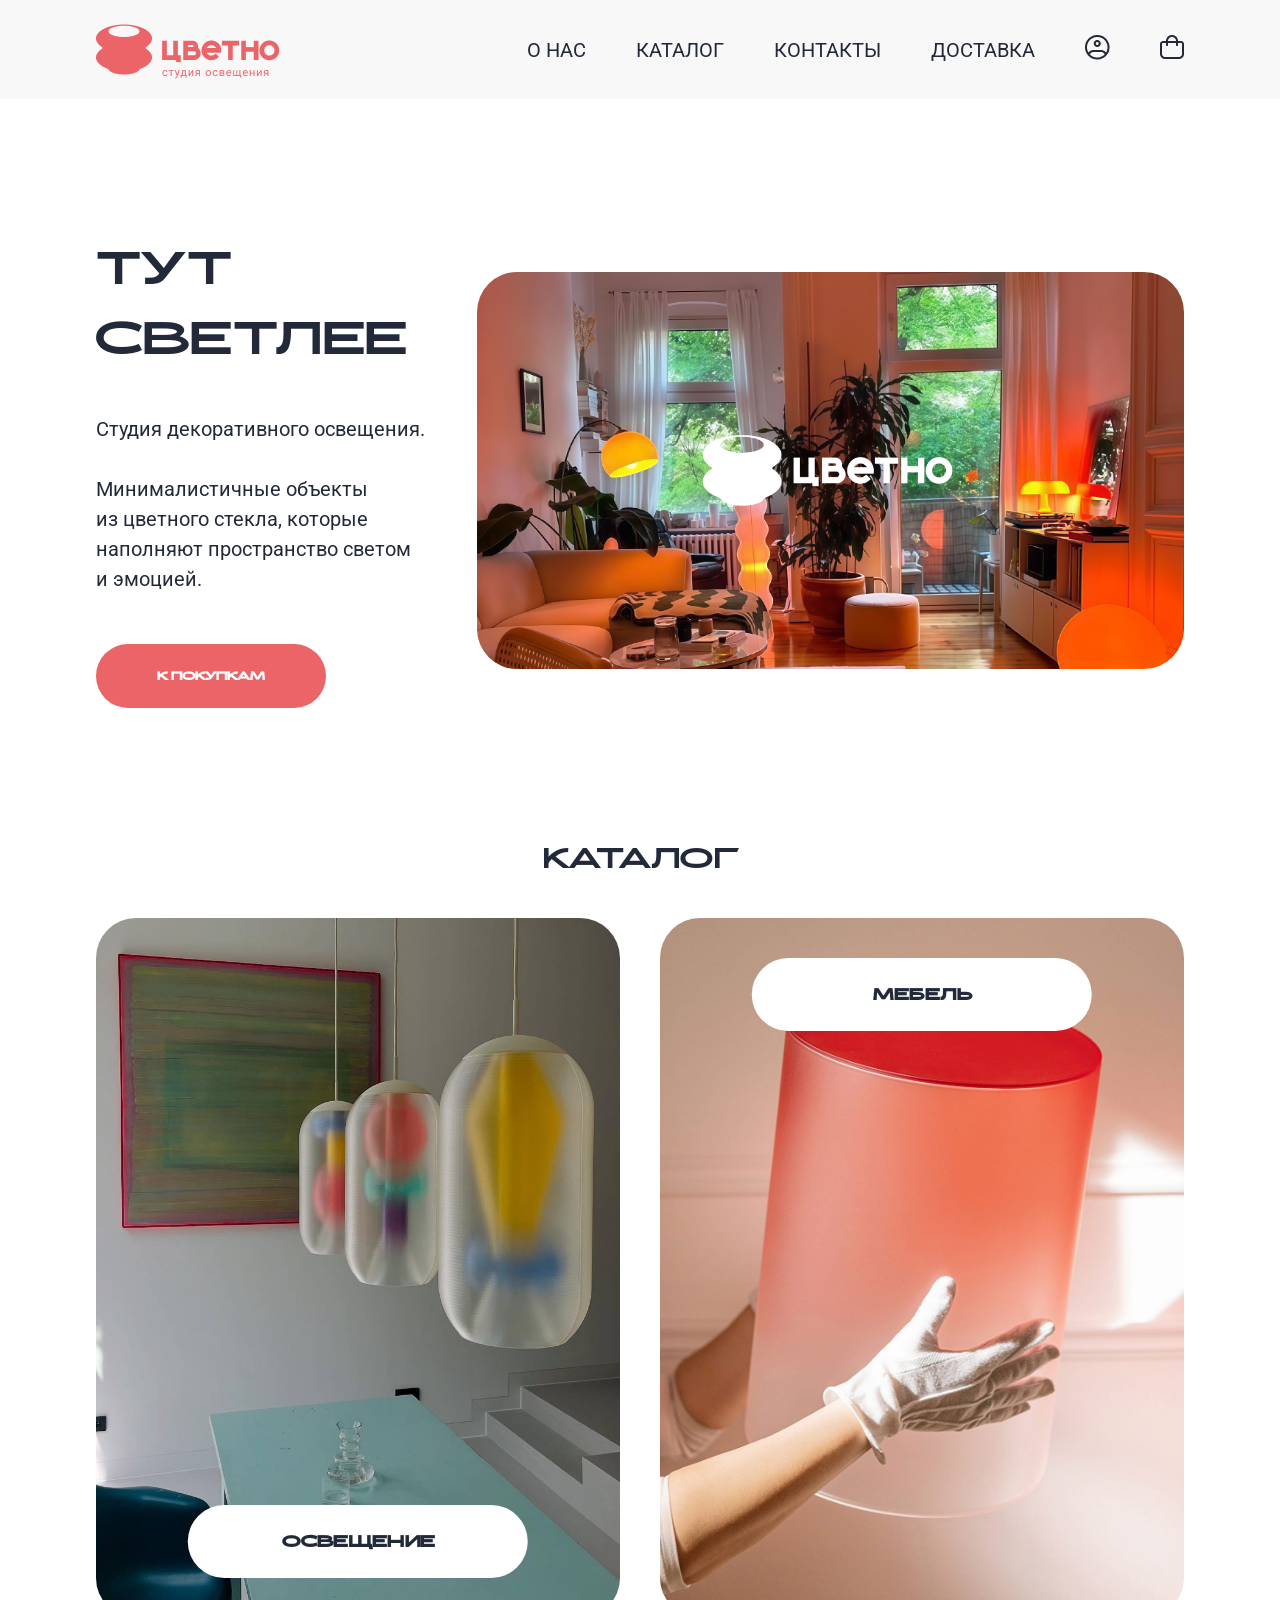
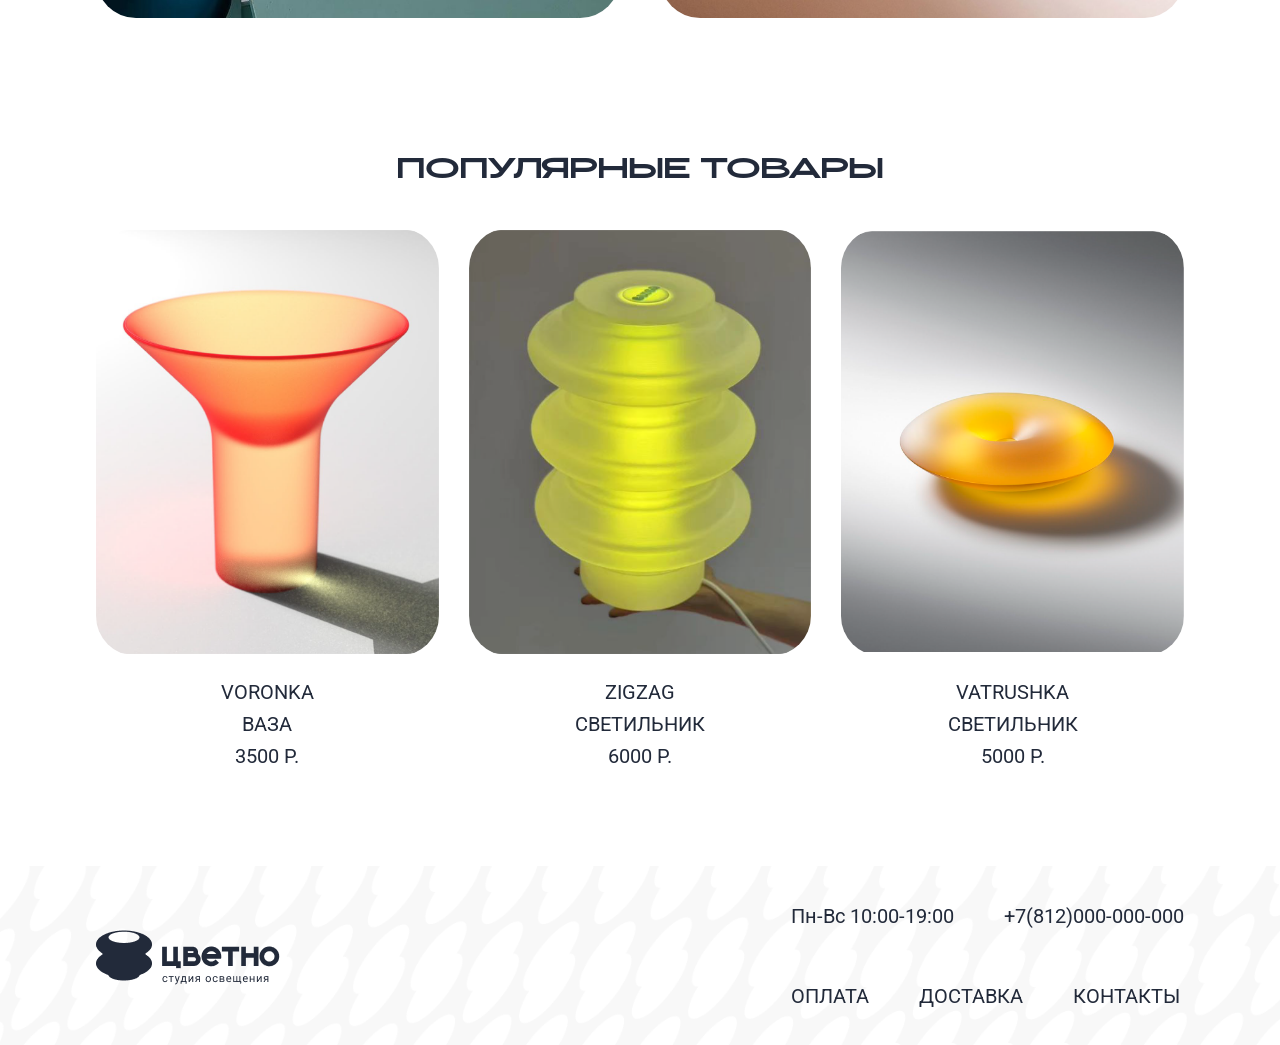
==== commit 4c327d3a: "Правки адаптива и удалила карту" ====
--- a/index.html
+++ b/index.html
@@ -45,8 +45,9 @@
           <div class="hero-left">
             <h1>ТУТ<br />СВЕТЛЕЕ</h1>
             <p>
-              Студия декоративного освещения. Минималистичные объекты из
-              цветного стекла, которые наполняют пространство светом и эмоцией.
+              Студия декоративного освещения. <br /><br />
+              Минималистичные объекты <br />из цветного стекла, которые наполняют
+              пространство светом <br />и эмоцией.
             </p>
             <a href="./catalog.html" class="btn">К ПОКУПКАМ</a>
           </div>
@@ -127,11 +128,6 @@
           </div>
         </div>
       </section>
-      <section class="map-section">
-        <div class="map-wrapper">
-          <img src="img/карта.png" alt="Карта проезда" class="map-image" />
-        </div>
-      </section>
     </main>
 
     <footer>
--- a/style.css
+++ b/style.css
@@ -6,6 +6,7 @@
 }
 .hero-left h1 {
   font-family: "Advaken", sans-serif;
+  letter-spacing: 7%;
 }
 * {
   margin: 0;
@@ -168,21 +169,23 @@
 }
 
 .hero-left {
-  flex: 0 0 40%;
+  /* flex: 0 0 40%; */
 }
 
 .hero-left h1 {
   font-size: 64px;
   line-height: 1.1;
   color: var(--text);
+  font-weight: 100;
 }
 
 .hero-left p {
   margin-top: 40px;
-  font-size: 18px;
+  font-size: 20px;
   line-height: 1.5;
   color: var(--text);
   font-weight: 400;
+  max-width: 350px;
 }
 
 .hero-left .btn {
@@ -196,7 +199,7 @@
 }
 
 .hero-right {
-  flex: 0 0 60%;
+  flex: 0 0 65%;
 }
 
 .hero-image-wrapper {
@@ -225,11 +228,12 @@
 
 .catalog h2 {
   text-align: center;
-  font-size: 36px;
+  font-size: 40px;
   margin-bottom: 30px;
   color: var(--text);
   font-family: "Advaken", sans-serif;
   letter-spacing: 7%;
+  font-weight: 100;
 }
 
 .catalog-grid {
@@ -275,11 +279,12 @@
 
 .products h2 {
   text-align: center;
-  font-size: 36px;
+  font-size: 40px;
   margin-bottom: 30px;
   color: var(--text);
   font-family: "Advaken", sans-serif;
   letter-spacing: 7%;
+  font-weight: 100;
 }
 
 .products-grid {
@@ -313,6 +318,7 @@
   font-weight: 400;
   color: var(--text);
   line-height: 1.6;
+  font-size: 20px;
 }
 
 .product-info strong {
@@ -366,6 +372,16 @@
     justify-content: center;
   }
 
+  .btn-white {
+    width: 60vw;
+  }
+  .hero-left .btn {
+    width: 85vw;
+  }
+  .hero-left p {
+    max-width: 85vw;
+  }
+
   .nav-list {
     gap: 20px;
   }
@@ -439,6 +455,12 @@
     font-size: 16px;
     margin-top: 20px;
   }
+  .product-info span {
+    font-size: 16px;
+  }
+  .product-info {
+    font-size: 16px;
+  }
 
   .hero-left .btn {
     margin-top: 30px;
@@ -482,8 +504,11 @@
 
   .btn-white {
     padding: 16px 40px;
-  }
-
+    width: 60vw;
+  }
+  .hero-left .btn {
+    width: auto;
+  }
   .footer-grid {
     grid-template-columns: 1fr;
     gap: 10px;
@@ -739,4 +764,10 @@
   .map-image {
     height: 65vw;
   }
-}+}
+@media (max-width: 410px) {
+  .catalog h2,
+  .products h2 {
+    font-size: 6vw;
+  }
+}
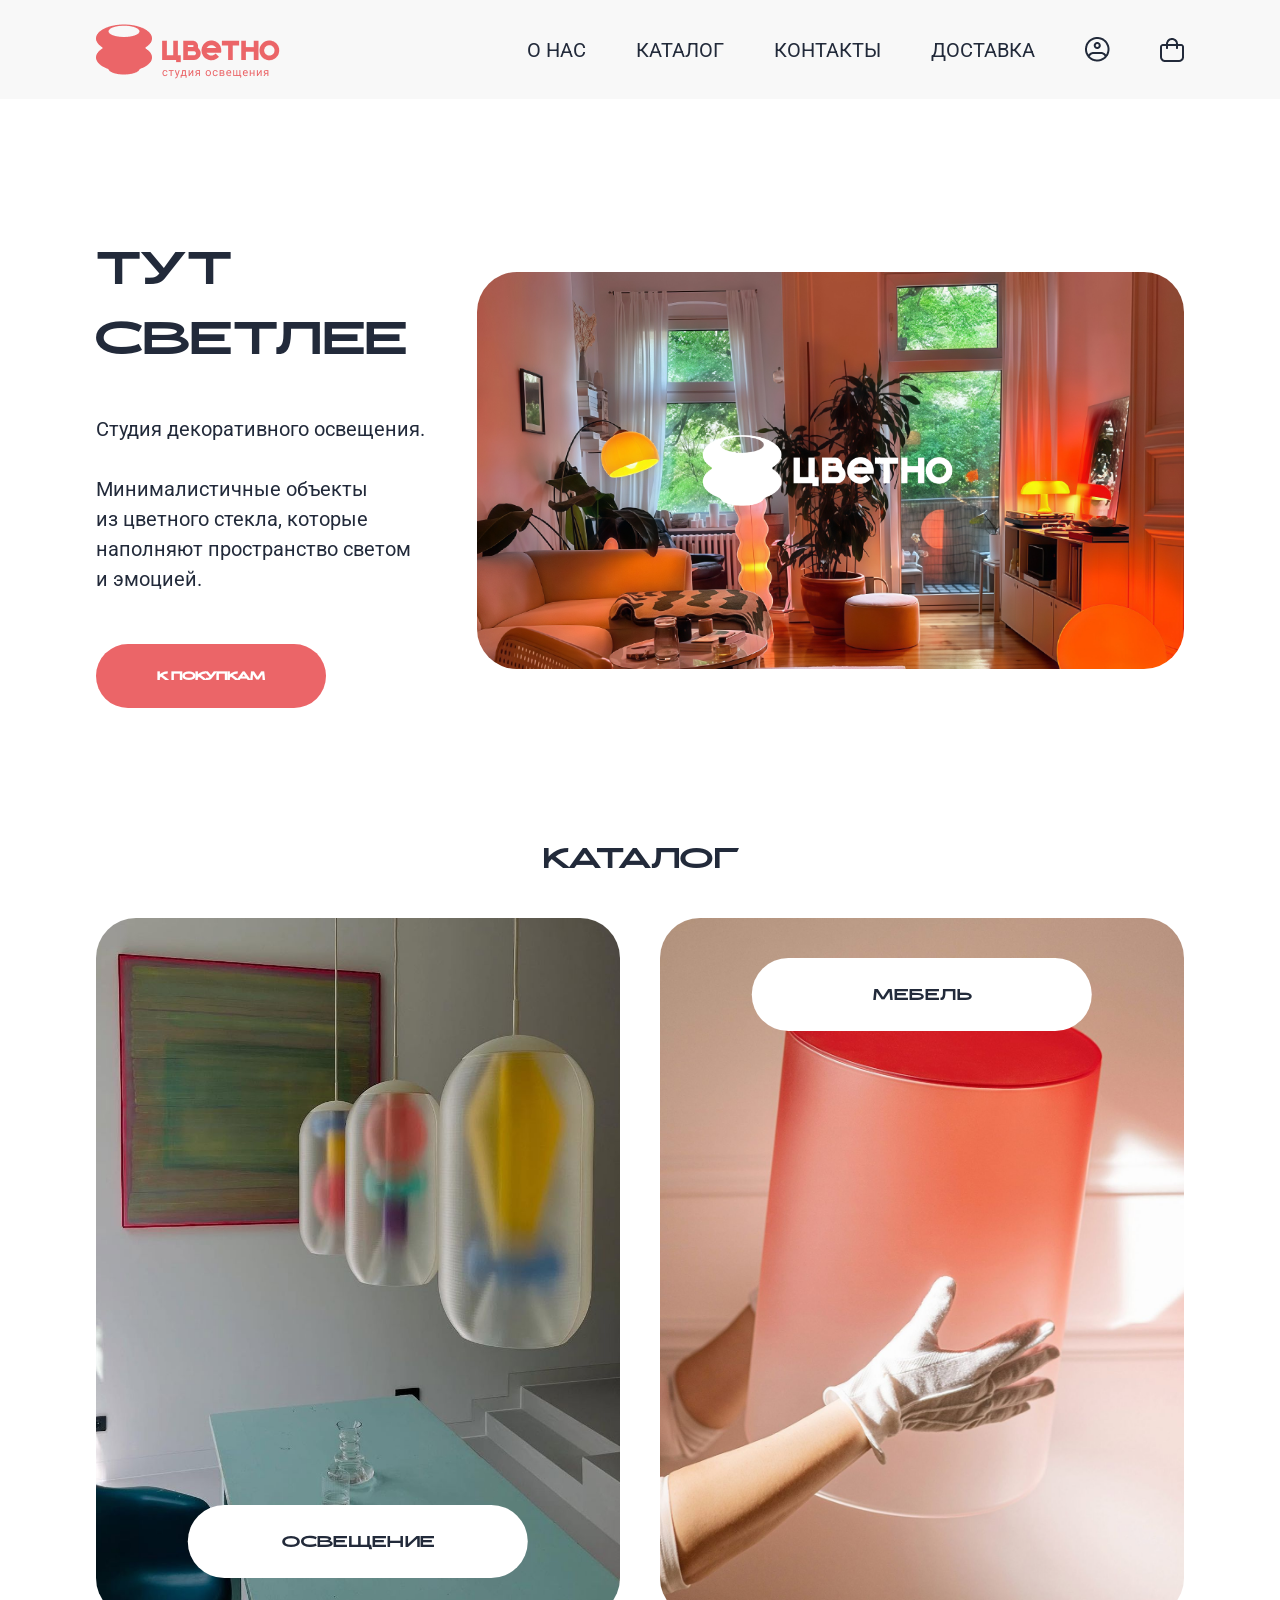
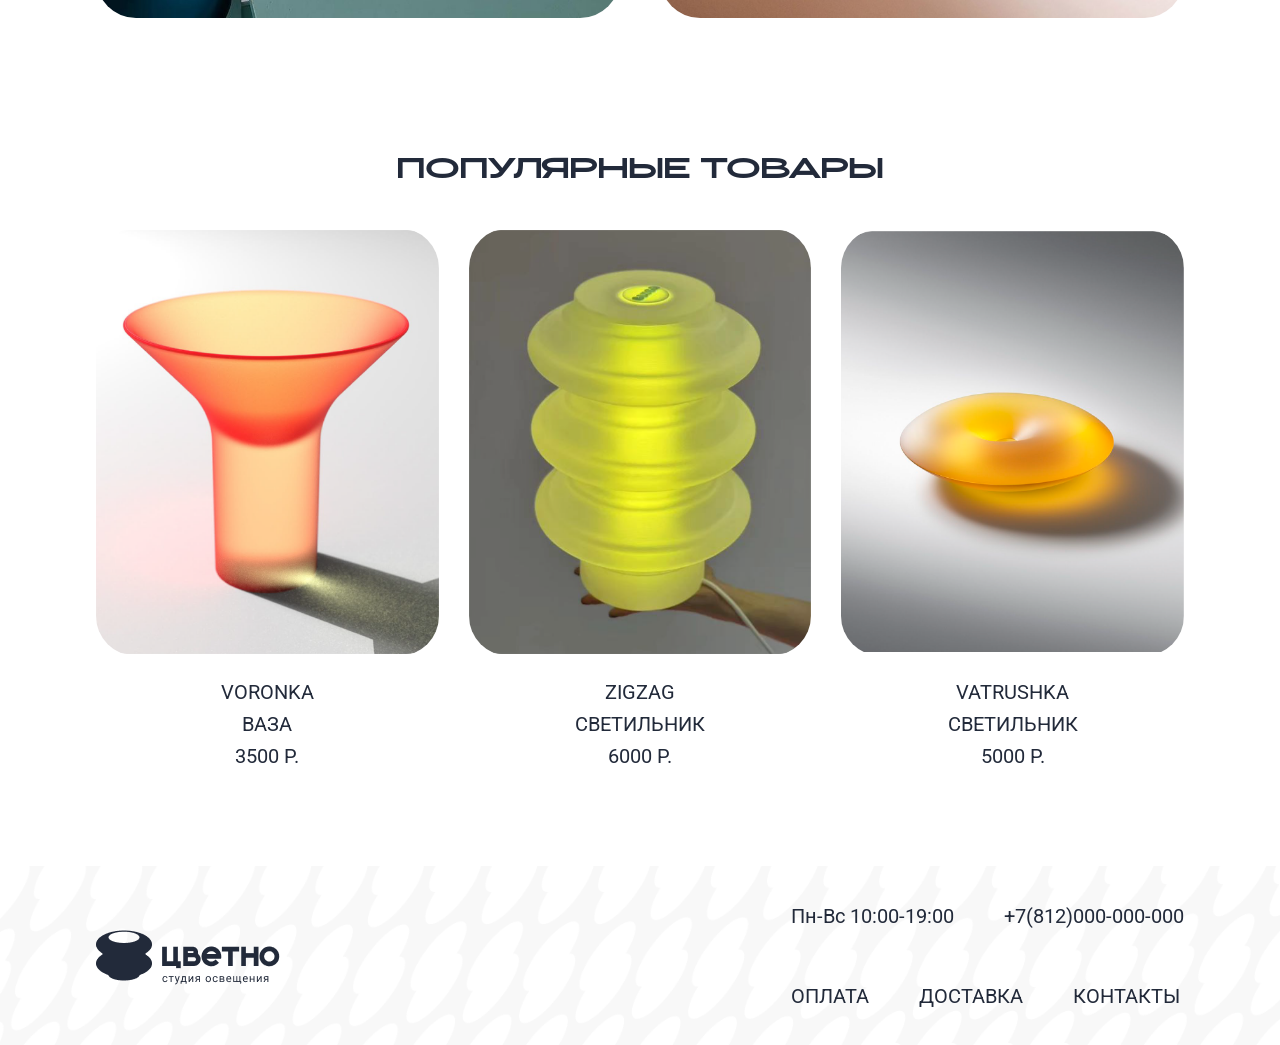
==== commit b48bd9ee: "Правки адаптива шапки и шрифтов в деталке" ====
--- a/index.html
+++ b/index.html
@@ -25,12 +25,12 @@
             <li><a href="#">КОНТАКТЫ</a></li>
             <li><a href="#">ДОСТАВКА</a></li>
             <!-- <li> -->
-            <a href="#">
+            <a class='header-icon' href="#">
               <img src="img/лк.png" alt="лк" />
             </a>
             <!-- </li> -->
             <!-- <li> -->
-            <a href="./cart.html">
+            <a class='header-icon' href="./cart.html">
               <img src="img/корзина.png" alt="корзина" />
             </a>
             <!-- </li> -->
@@ -46,8 +46,8 @@
             <h1>ТУТ<br />СВЕТЛЕЕ</h1>
             <p>
               Студия декоративного освещения. <br /><br />
-              Минималистичные объекты <br />из цветного стекла, которые наполняют
-              пространство светом <br />и эмоцией.
+              Минималистичные объекты <br />из цветного стекла, которые
+              наполняют пространство светом <br />и эмоцией.
             </p>
             <a href="./catalog.html" class="btn">К ПОКУПКАМ</a>
           </div>
@@ -132,7 +132,9 @@
 
     <footer>
       <div class="container">
-        <img src="img/лого2.png" class="logo" alt="логотип" />
+        <a href="./index.html"
+          ><img src="img/лого2.png" class="logo" alt="логотип"
+        /></a>
         <div class="contacts2">
           <div class="contacts">
             <p>Пн-Вс 10:00-19:00</p>
--- a/style.css
+++ b/style.css
@@ -142,6 +142,7 @@
   justify-content: center;
   letter-spacing: 7%;
   font-size: 22px;
+  font-weight: 100;
 }
 
 .btn-white:hover {
@@ -753,21 +754,15 @@
   object-fit: cover;
 }
 
-/* Адаптив для карты */
-@media (max-width: 768px) {
-  .map-image {
-    height: 40vw;
-  }
-}
-
-@media (max-width: 600px) {
-  .map-image {
-    height: 65vw;
-  }
-}
-@media (max-width: 410px) {
-  .catalog h2,
-  .products h2 {
-    font-size: 6vw;
-  }
-}
+@media (max-width: 480px) {
+  ol a img {
+    height: 4.5vw;
+  }
+}
+
+.header-icon {
+  display: flex;
+  align-items: center;
+  justify-content: center;
+  text-align: center;
+}
